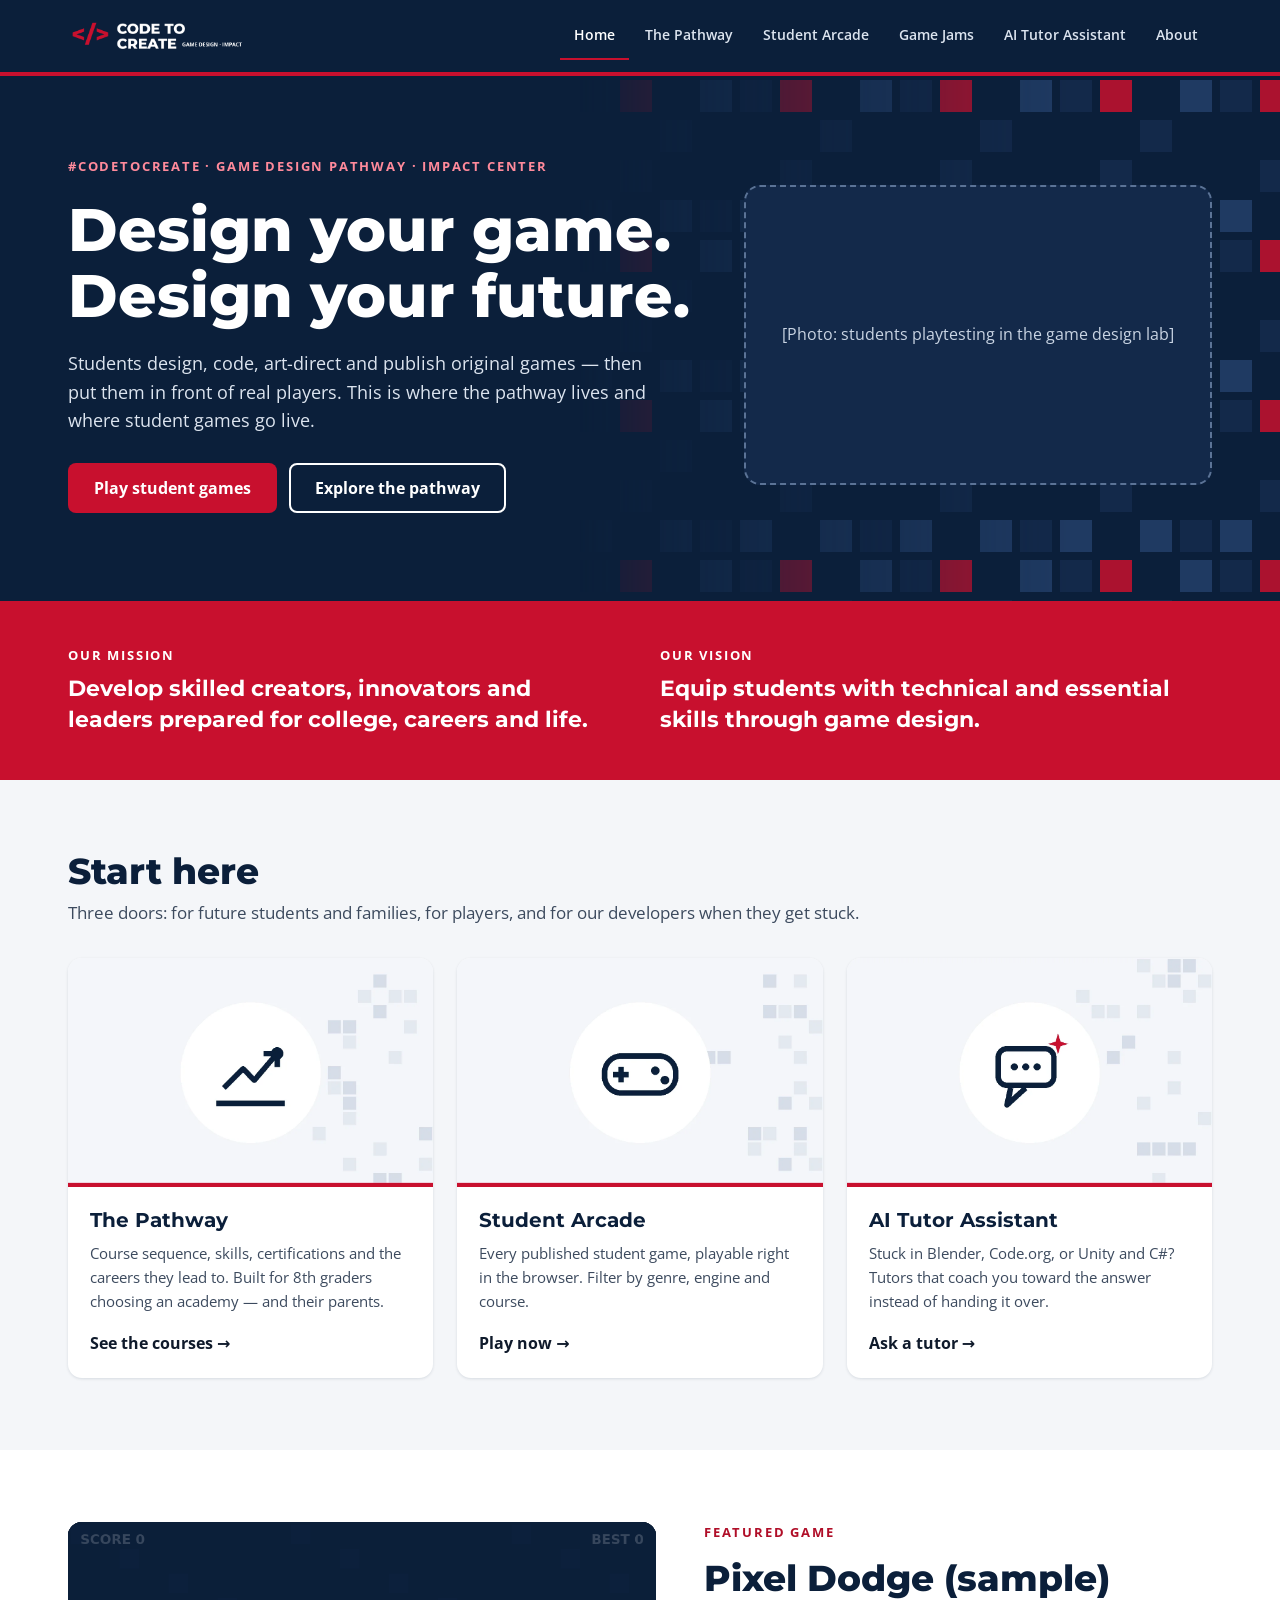
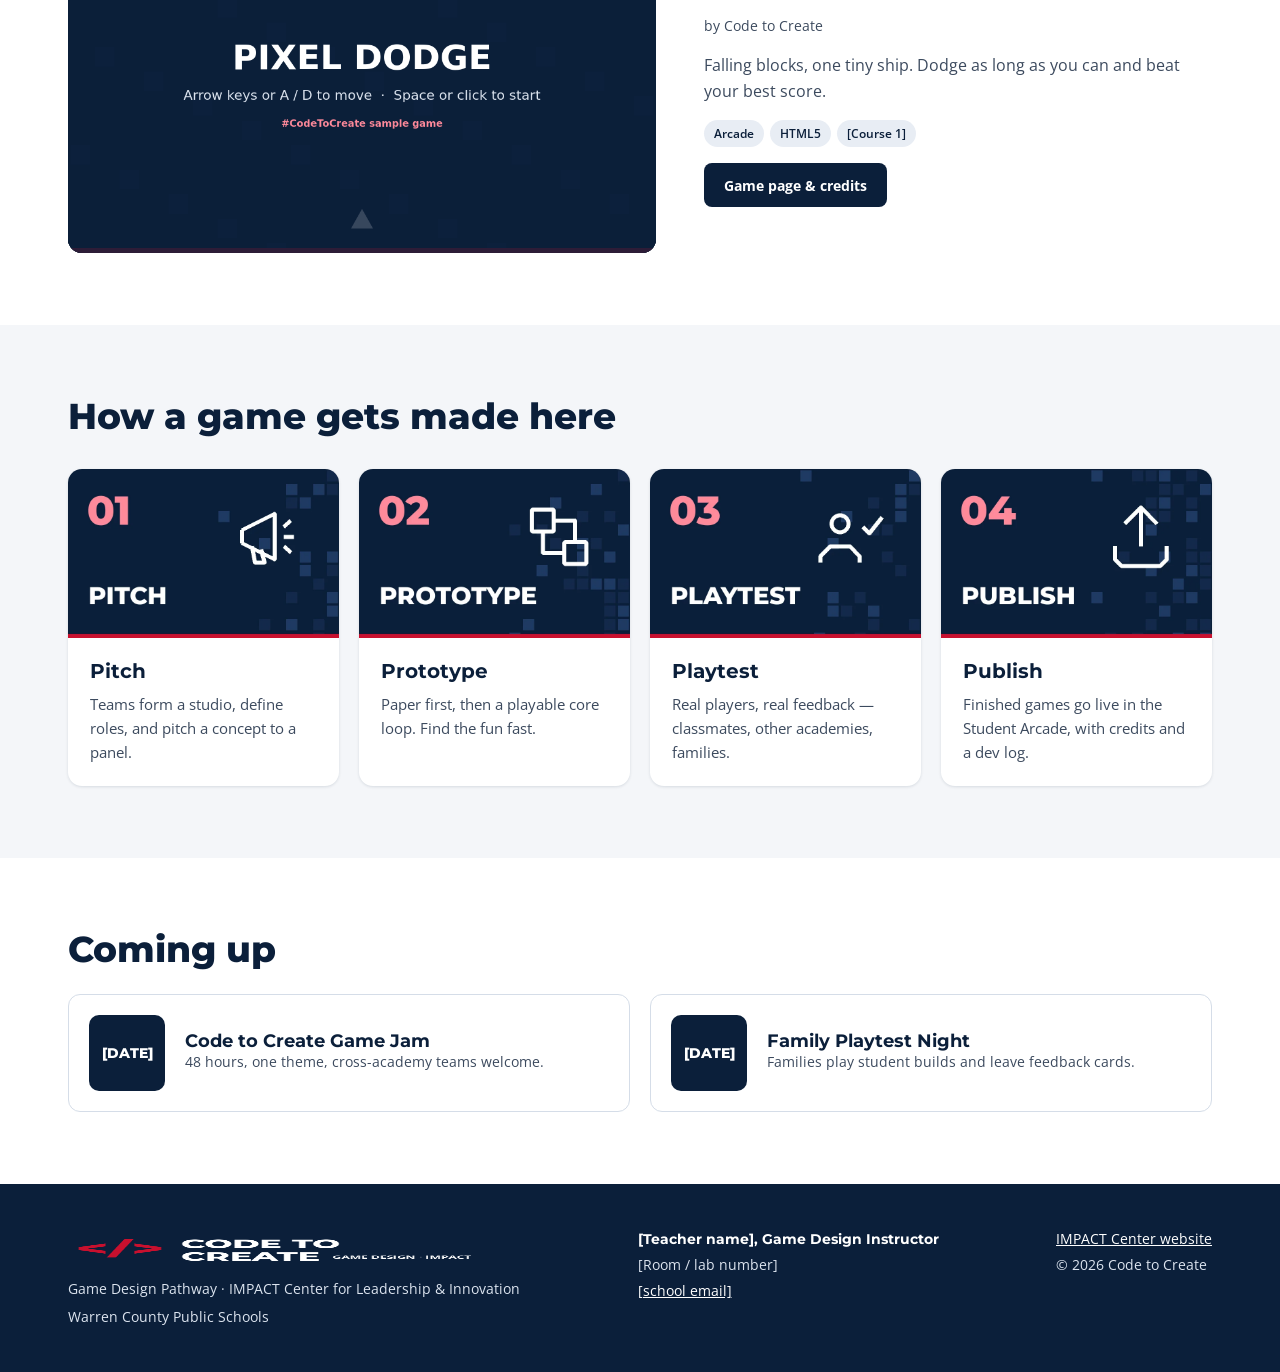
==== index.html @ 1d3568a5 "Remove the publishing component" ====
<!DOCTYPE html>
<html lang="en">
<head>
  <meta charset="utf-8">
  <meta name="viewport" content="width=device-width, initial-scale=1">
  <title>Code to Create — Game Design at IMPACT</title>
  <meta name="description" content="Code to Create: the Game Design pathway at the IMPACT Center for Leadership and Innovation. Play student-made games and explore the pathway.">
  <meta property="og:title" content="Code to Create — Game Design at IMPACT">
  <meta property="og:description" content="Code to Create: the Game Design pathway at the IMPACT Center for Leadership and Innovation. Play student-made games and explore the pathway.">
  <meta name="theme-color" content="#0B1F3A">
  <link rel="icon" type="image/png" href="assets/img/favicon-64.png">
  <link rel="apple-touch-icon" href="assets/img/apple-touch-icon.png">
  <link rel="preconnect" href="https://fonts.googleapis.com">
  <link rel="preconnect" href="https://fonts.gstatic.com" crossorigin>
  <link href="https://fonts.googleapis.com/css2?family=Montserrat:wght@700;800&family=Open+Sans:wght@400;600;700&display=swap" rel="stylesheet">
  <link rel="stylesheet" href="assets/css/site.css">
</head>
<body>
  <a class="skip" href="#main">Skip to content</a>
  <header class="site-header">
    <div class="bar">
      <a class="brand" href="index.html"><img src="assets/img/logo-code-to-create.png" alt="Code to Create — Game Design at IMPACT" width="600" height="160"></a>
      <button class="menu-btn" type="button" aria-expanded="false" aria-controls="site-nav" aria-label="Menu">
        <svg width="22" height="22" viewBox="0 0 24 24" fill="none" stroke="currentColor" stroke-width="2.2" stroke-linecap="round" aria-hidden="true"><path d="M4 6h16M4 12h16M4 18h16"/></svg>
      </button>
      <nav class="nav" id="site-nav" aria-label="Main">
        <a href="index.html" aria-current="page">Home</a>
        <a href="pathway.html">The Pathway</a>
        <a href="arcade.html">Student Arcade</a>
        <a href="jams.html">Game Jams</a>
        <a href="tutor.html">AI Tutor Assistant</a>
        <a href="about.html">About</a>
      </nav>
    </div>
  </header>

  <main id="main">
    <section class="dark">
      <div class="wrap row" style="padding-top:80px;padding-bottom:88px">
        <div class="stack" style="gap:20px;flex:1 1 560px">
          <span class="eyebrow">#CodeToCreate &middot; Game Design Pathway &middot; IMPACT Center</span>
          <h1>Design your game.<br>Design your future.</h1>
          <p class="lead">Students design, code, art-direct and publish original games &mdash; then put them in front of real players. This is where the pathway lives and where student games go live.</p>
          <div class="btns" style="margin-top:8px">
            <a class="btn btn-red" href="arcade.html">Play student games</a>
            <a class="btn btn-ghost" href="pathway.html">Explore the pathway</a>
          </div>
        </div>
        <!-- PHOTO: put a photo at assets/img/hero.jpg, then replace this div with:
             <img src="assets/img/hero.jpg" alt="Students playtesting in the game design lab" style="border-radius:16px;width:100%"> -->
        <div class="ph">[Photo: students playtesting in the game design lab]</div>
      </div>
    </section>

    <section class="red-band">
      <div class="wrap tight grid" style="gap:40px;grid-template-columns:repeat(auto-fit,minmax(300px,1fr))">
        <div class="stack" style="gap:8px"><span class="eyebrow">Our mission</span>
          <p class="statement">Develop skilled creators, innovators and leaders prepared for college, careers and life.</p></div>
        <div class="stack" style="gap:8px"><span class="eyebrow">Our vision</span>
          <p class="statement">Equip students with technical and essential skills through game design.</p></div>
      </div>
    </section>

    <section class="gray">
      <div class="wrap stack" style="gap:32px">
        <div class="stack" style="gap:8px">
          <h2>Start here</h2>
          <p class="sub">Three doors: for future students and families, for players, and for our developers when they get stuck.</p>
        </div>
        <div class="grid">
          <a class="card" href="pathway.html"><img class="wide" src="assets/img/card-pathway.webp" alt="" width="1200" height="750" loading="lazy">
            <div class="body"><h3>The Pathway</h3><p>Course sequence, skills, certifications and the careers they lead to. Built for 8th graders choosing an academy &mdash; and their parents.</p><span class="more">See the courses &rarr;</span></div></a>
          <a class="card" href="arcade.html"><img class="wide" src="assets/img/card-arcade.webp" alt="" width="1200" height="750" loading="lazy">
            <div class="body"><h3>Student Arcade</h3><p>Every published student game, playable right in the browser. Filter by genre, engine and course.</p><span class="more">Play now &rarr;</span></div></a>
          <a class="card" href="tutor.html"><img class="wide" src="assets/img/card-tutor.webp" alt="" width="1200" height="750" loading="lazy">
            <div class="body"><h3>AI Tutor Assistant</h3><p>Stuck in Blender, Code.org, or Unity and C#? Tutors that coach you toward the answer instead of handing it over.</p><span class="more">Ask a tutor &rarr;</span></div></a>
        </div>
      </div>
    </section>

    <section id="featured" hidden>
      <div class="wrap row" style="align-items:flex-start">
        <div class="player" id="featured-player"></div>
        <div class="stack" style="flex:1 1 320px">
          <span class="eyebrow">Featured game</span>
          <h2 id="featured-title"></h2>
          <p class="small" id="featured-studio"></p>
          <p class="sub" id="featured-pitch" style="font-size:16px"></p>
          <div class="chips" id="featured-chips"></div>
          <div class="btns"><a class="btn btn-navy btn-sm" id="featured-link" href="arcade.html">Game page &amp; credits</a></div>
        </div>
      </div>
    </section>

    <section class="gray">
      <div class="wrap stack" style="gap:32px">
        <h2>How a game gets made here</h2>
        <div class="grid four">
          <div class="card"><img class="wide" src="assets/img/step-1-pitch.webp" alt="" width="800" height="500" loading="lazy"><div class="body"><h3>Pitch</h3><p>Teams form a studio, define roles, and pitch a concept to a panel.</p></div></div>
          <div class="card"><img class="wide" src="assets/img/step-2-prototype.webp" alt="" width="800" height="500" loading="lazy"><div class="body"><h3>Prototype</h3><p>Paper first, then a playable core loop. Find the fun fast.</p></div></div>
          <div class="card"><img class="wide" src="assets/img/step-3-playtest.webp" alt="" width="800" height="500" loading="lazy"><div class="body"><h3>Playtest</h3><p>Real players, real feedback &mdash; classmates, other academies, families.</p></div></div>
          <div class="card"><img class="wide" src="assets/img/step-4-publish.webp" alt="" width="800" height="500" loading="lazy"><div class="body"><h3>Publish</h3><p>Finished games go live in the Student Arcade, with credits and a dev log.</p></div></div>
        </div>
      </div>
    </section>

    <section>
      <div class="wrap stack" style="gap:24px">
        <h2>Coming up</h2>
        <div class="grid" style="grid-template-columns:repeat(auto-fit,minmax(300px,1fr));gap:20px">
          <div class="event"><div class="date">[DATE]</div><div><h3 style="font-size:18px">Code to Create Game Jam</h3><p class="small">48 hours, one theme, cross-academy teams welcome.</p></div></div>
          <div class="event"><div class="date">[DATE]</div><div><h3 style="font-size:18px">Family Playtest Night</h3><p class="small">Families play student builds and leave feedback cards.</p></div></div>
        </div>
      </div>
    </section>
  </main>

  <footer class="site-footer">
    <div class="wrap">
      <div class="stack" style="gap:6px">
        <img src="assets/img/logo-code-to-create.png" alt="" width="600" height="160">
        <span>Game Design Pathway &middot; IMPACT Center for Leadership &amp; Innovation</span>
        <span>Warren County Public Schools</span>
      </div>
      <div class="stack" style="gap:4px">
        <strong>[Teacher name], Game Design Instructor</strong>
        <span>[Room / lab number]</span>
        <a href="mailto:[school email]">[school email]</a>
      </div>
      <div class="stack" style="gap:4px">
        <a href="https://impactcenter.warrencountyschools.org/">IMPACT Center website</a>
        <span>&copy; <span id="year">2026</span> Code to Create</span>
      </div>
    </div>
  </footer>
  <script src="assets/js/games.js"></script>
  <script src="assets/js/site.js"></script>
  <script>
    (function () {
      var g = C2C.games().filter(function (x) { return x.featured; })[0];
      var src = g && C2C.safeSrc(g.play);
      if (!g || !src) return;
      var e = C2C.esc;
      document.getElementById('featured').hidden = false;
      var p = document.getElementById('featured-player');
      p.style.aspectRatio = g.aspect || '16/9';
      var hp = (g.aspect || '16/9').split('/'); if (hp[0] / (hp[1] || 1) < 1.3) { p.style.maxWidth = Math.round(480 * hp[0] / (hp[1] || 1)) + 'px'; }
      p.innerHTML = '<iframe src="' + e(src) + '" title="' + e(g.title) + '" loading="lazy" allow="fullscreen; autoplay; gamepad" allowfullscreen></iframe>';
      document.getElementById('featured-title').textContent = g.title;
      document.getElementById('featured-studio').textContent = 'by ' + g.studio;
      document.getElementById('featured-pitch').textContent = g.pitch;
      document.getElementById('featured-chips').innerHTML = [g.genre, g.engine, g.course].map(function (t) { return '<span class="chip">' + e(t) + '</span>'; }).join('');
      document.getElementById('featured-link').href = 'game.html?id=' + encodeURIComponent(g.id);
    })();
  </script>
</body>
</html>
---- assets/css/site.css ----
/* =========================================================
   Code to Create — Game Design @ IMPACT
   Colors and fonts live here. Change a value once, it changes everywhere.
   ========================================================= */
:root {
  --navy: #0B1F3A;
  --navy-2: #13294A;
  --navy-3: #1F3A62;
  --red: #C8102E;
  --red-dark: #B00E28;
  --red-light: #FF8A9B;
  --gray: #F4F6F9;
  --line: #D5DDE8;
  --ink: #0F1A2B;
  --muted: #3C4A5E;
  --chip: #E8EDF4;
  --radius: 14px;
  --shadow: 0 1px 3px rgba(11, 31, 58, .12);
  --font-head: 'Montserrat', system-ui, sans-serif;
  --font-body: 'Open Sans', system-ui, sans-serif;
}

*, *::before, *::after { box-sizing: border-box; }
html { scroll-behavior: smooth; }
body { margin: 0; font-family: var(--font-body); color: var(--ink); background: #fff; line-height: 1.6; }
h1, h2, h3 { font-family: var(--font-head); margin: 0; line-height: 1.1; color: var(--navy); }
h1 { font-size: clamp(38px, 6vw, 60px); font-weight: 800; }
h2 { font-size: clamp(28px, 4vw, 36px); font-weight: 800; }
h3 { font-size: 20px; font-weight: 700; }
p { margin: 0; }
img { max-width: 100%; height: auto; display: block; }
a { color: var(--red-dark); }
a:hover { color: #7E0A1D; }
:focus-visible { outline: 3px solid var(--red-light); outline-offset: 2px; }

.skip { position: absolute; left: -9999px; top: 8px; background: #fff; color: var(--navy); padding: 10px 16px; z-index: 100; border-radius: 6px; }
.skip:focus { left: 8px; }

.wrap { max-width: 1200px; margin: 0 auto; padding: 72px 28px; }
.wrap.tight { padding-top: 44px; padding-bottom: 44px; }
.stack { display: flex; flex-direction: column; gap: 16px; }
.row { display: flex; flex-wrap: wrap; gap: 48px; align-items: center; }
.row > * { flex: 1 1 400px; min-width: 0; }
.grid { display: grid; gap: 24px; grid-template-columns: repeat(auto-fit, minmax(260px, 1fr)); }
.grid.four { grid-template-columns: repeat(auto-fit, minmax(220px, 1fr)); gap: 20px; }
.gray { background: var(--gray); }
.sub { font-size: 17px; color: var(--muted); }
.small { font-size: 14px; color: var(--muted); }

/* ---------- header / nav ---------- */
.site-header { background: var(--navy); border-bottom: 4px solid var(--red); position: sticky; top: 0; z-index: 50; }
.site-header .bar { max-width: 1200px; margin: 0 auto; padding: 10px 28px; display: flex; align-items: center; justify-content: space-between; gap: 16px; }
.brand img { height: 52px; width: auto; }
.nav { display: flex; flex-wrap: wrap; gap: 2px; }
.nav a { color: #DCE4EF; text-decoration: none; font-weight: 600; font-size: 14px; padding: 12px 14px; border-bottom: 2px solid transparent; }
.nav a:hover { color: #fff; }
.nav a[aria-current="page"] { color: #fff; border-bottom-color: var(--red); }
.menu-btn { display: none; background: none; border: 2px solid #5B7396; color: #fff; border-radius: 8px; min-width: 44px; min-height: 44px; cursor: pointer; }
@media (max-width: 900px) {
  .menu-btn { display: inline-flex; align-items: center; justify-content: center; }
  .nav { display: none; position: absolute; left: 0; right: 0; top: 100%; background: var(--navy); flex-direction: column; padding: 8px 20px 16px; border-bottom: 4px solid var(--red); }
  .nav.open { display: flex; }
  .nav a { padding: 14px 8px; border-bottom: 1px solid var(--navy-3); }
}

/* ---------- hero / dark bands ---------- */
.dark { background: var(--navy); color: #fff; position: relative; overflow: hidden; }
.dark h1, .dark h2, .dark h3 { color: #fff; }
.dark::after {
  content: ""; position: absolute; inset: 0 0 0 45%; pointer-events: none;
  background-image: url("data:image/svg+xml;utf8,<svg xmlns='http://www.w3.org/2000/svg' width='160' height='160'><g fill='%2313294A'><rect x='4' y='4' width='32' height='32'/><rect x='84' y='44' width='32' height='32'/><rect x='124' y='124' width='32' height='32'/><rect x='44' y='84' width='32' height='32'/></g><g fill='%231F3A62'><rect x='124' y='4' width='32' height='32'/><rect x='4' y='124' width='32' height='32'/><rect x='84' y='124' width='32' height='32'/></g><rect x='44' y='4' width='32' height='32' fill='%23C8102E' opacity='.85'/></svg>");
  -webkit-mask-image: linear-gradient(90deg, transparent, #000 70%); mask-image: linear-gradient(90deg, transparent, #000 70%);
}
.dark > .wrap { position: relative; z-index: 1; }
.red-band { background: var(--red); color: #fff; }
.eyebrow { font-size: 13px; font-weight: 700; letter-spacing: .14em; text-transform: uppercase; color: var(--red-dark); }
.dark .eyebrow { color: var(--red-light); }
.red-band .eyebrow { color: #fff; }
.lead { font-size: 18px; color: #DCE4EF; max-width: 580px; }
.statement { font-family: var(--font-head); font-weight: 700; font-size: 22px; line-height: 1.4; }

/* ---------- buttons, chips, cards ---------- */
.btns { display: flex; flex-wrap: wrap; gap: 12px; }
.btn { display: inline-flex; align-items: center; gap: 8px; min-height: 44px; text-decoration: none; font: 700 16px var(--font-body); padding: 12px 24px; border-radius: 8px; border: 2px solid transparent; cursor: pointer; }
.btn-red { background: var(--red); color: #fff; } .btn-red:hover { background: var(--red-dark); color: #fff; }
.btn-ghost { border-color: #fff; color: #fff; background: transparent; } .btn-ghost:hover { background: #fff; color: var(--navy); }
.btn-navy { background: var(--navy); color: #fff; } .btn-navy:hover { background: var(--navy-3); color: #fff; }
.btn-line { border-color: #C5D0DE; color: var(--navy); background: #fff; font-size: 14px; padding: 10px 16px; } .btn-line:hover { border-color: var(--navy); color: var(--navy); }
.btn-sm { font-size: 14px; padding: 10px 18px; }
.chip { display: inline-block; font-size: 12px; font-weight: 600; background: var(--chip); color: var(--navy); padding: 4px 10px; border-radius: 999px; }
.chips { display: flex; flex-wrap: wrap; gap: 6px; }
.card { background: #fff; border-radius: var(--radius); box-shadow: var(--shadow); display: flex; flex-direction: column; overflow: hidden; }
.card .body { padding: 22px; display: flex; flex-direction: column; gap: 10px; flex-grow: 1; }
.card p { color: var(--muted); font-size: 15px; }
.card .more { margin-top: auto; font-weight: 700; text-decoration: none; padding-top: 8px; }
.card img.cover { aspect-ratio: 630 / 500; object-fit: cover; width: 100%; background: var(--navy); }
.card img.wide { aspect-ratio: 16 / 10; object-fit: cover; width: 100%; }
a.card { text-decoration: none; color: inherit; transition: transform .15s, box-shadow .15s; }
a.card:hover { transform: translateY(-3px); box-shadow: 0 8px 24px rgba(11, 31, 58, .16); color: inherit; }
.panel { background: #fff; border-radius: var(--radius); padding: 28px; box-shadow: var(--shadow); }
.step { background: #fff; border-top: 4px solid var(--navy); border-radius: 10px; padding: 24px; display: flex; flex-direction: column; gap: 8px; }
.step p { color: var(--muted); font-size: 15px; }
.num { font-family: var(--font-head); font-weight: 800; font-size: 32px; color: var(--red-dark); }
.ph { border: 2px dashed #5B7396; border-radius: 16px; background: var(--navy-2); min-height: 300px; display: flex; align-items: center; justify-content: center; text-align: center; padding: 24px; color: #C9D4E3; }
.ph.light { border-color: #C5D0DE; background: var(--gray); color: var(--muted); }
.checklist { list-style: none; margin: 0; padding: 0; display: flex; flex-direction: column; gap: 14px; }
.checklist li { display: flex; gap: 12px; align-items: flex-start; }
.checklist li::before { content: ""; flex: none; width: 22px; height: 22px; margin-top: 2px; background: url("data:image/svg+xml;utf8,<svg xmlns='http://www.w3.org/2000/svg' viewBox='0 0 24 24' fill='none' stroke='%23C8102E' stroke-width='2.6' stroke-linecap='round' stroke-linejoin='round'><path d='M5 12l5 5 9-10'/></svg>") no-repeat center / contain; }
.event { display: flex; gap: 20px; align-items: center; border: 1px solid var(--line); border-radius: 12px; padding: 20px; }
.date { min-width: 76px; height: 76px; background: var(--navy); color: #fff; border-radius: 10px; display: flex; align-items: center; justify-content: center; text-align: center; font: 800 14px var(--font-head); padding: 6px; }
details { background: #fff; border: 1px solid var(--line); border-radius: 10px; padding: 0 20px; }
details summary { cursor: pointer; font-weight: 700; color: var(--navy); padding: 16px 0; min-height: 44px; }
details[open] { padding-bottom: 16px; }

/* ---------- arcade ---------- */
.filters { display: flex; flex-wrap: wrap; gap: 10px; align-items: center; }
.filter-btn { cursor: pointer; font: 600 14px var(--font-body); min-height: 44px; padding: 10px 18px; border-radius: 999px; border: 2px solid var(--navy); background: #fff; color: var(--navy); }
.filter-btn[aria-pressed="true"] { background: var(--navy); color: #fff; }
.field { display: flex; flex-direction: column; gap: 6px; }
.field label { font-size: 14px; font-weight: 700; color: var(--navy); }
.field input, .field select { font: 15px var(--font-body); padding: 11px 12px; border: 1px solid #C5D0DE; border-radius: 8px; background: #fff; min-height: 44px; }
.toolbar { display: flex; flex-wrap: wrap; gap: 16px; align-items: flex-end; }
.toolbar .field { flex: 1 1 220px; }
.empty { padding: 40px; text-align: center; color: var(--muted); }

/* ---------- game player ---------- */
.player { background: #000; border-radius: var(--radius); overflow: hidden; aspect-ratio: 16 / 9; width: 100%; }
.player iframe { width: 100%; height: 100%; border: 0; display: block; }
.meta dt { font-weight: 700; color: var(--navy); font-size: 14px; }
.meta dd { margin: 0 0 12px; color: var(--muted); }

/* ---------- footer ---------- */
.site-footer { background: var(--navy); color: #DCE4EF; font-size: 14px; }
.site-footer .wrap { padding-top: 44px; padding-bottom: 44px; display: flex; flex-wrap: wrap; gap: 28px; justify-content: space-between; align-items: flex-start; }
.site-footer a { color: #fff; }
.site-footer strong { color: #fff; font-family: var(--font-head); }
.site-footer img { height: 44px; width: auto; }

@media (max-width: 640px) { .wrap { padding: 48px 20px; } }
@media (prefers-reduced-motion: reduce) { html { scroll-behavior: auto; } a.card { transition: none; } }
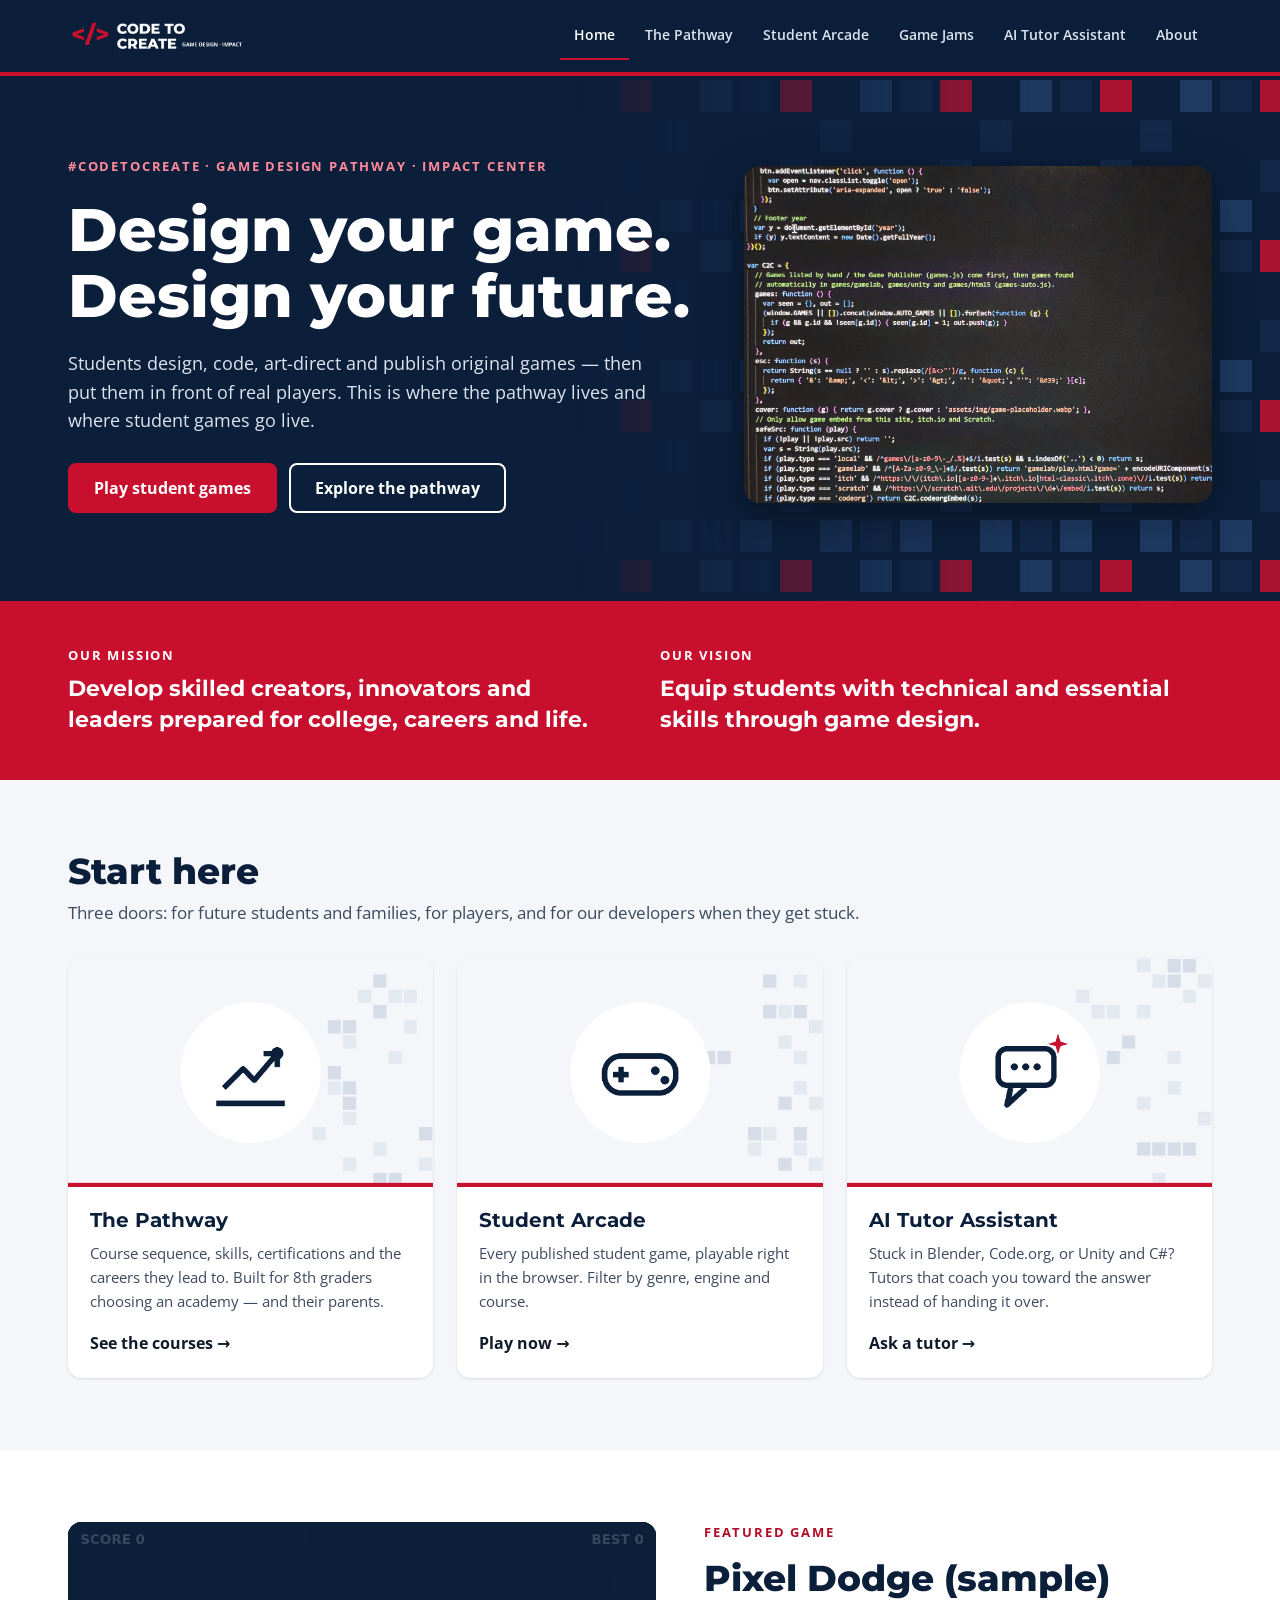
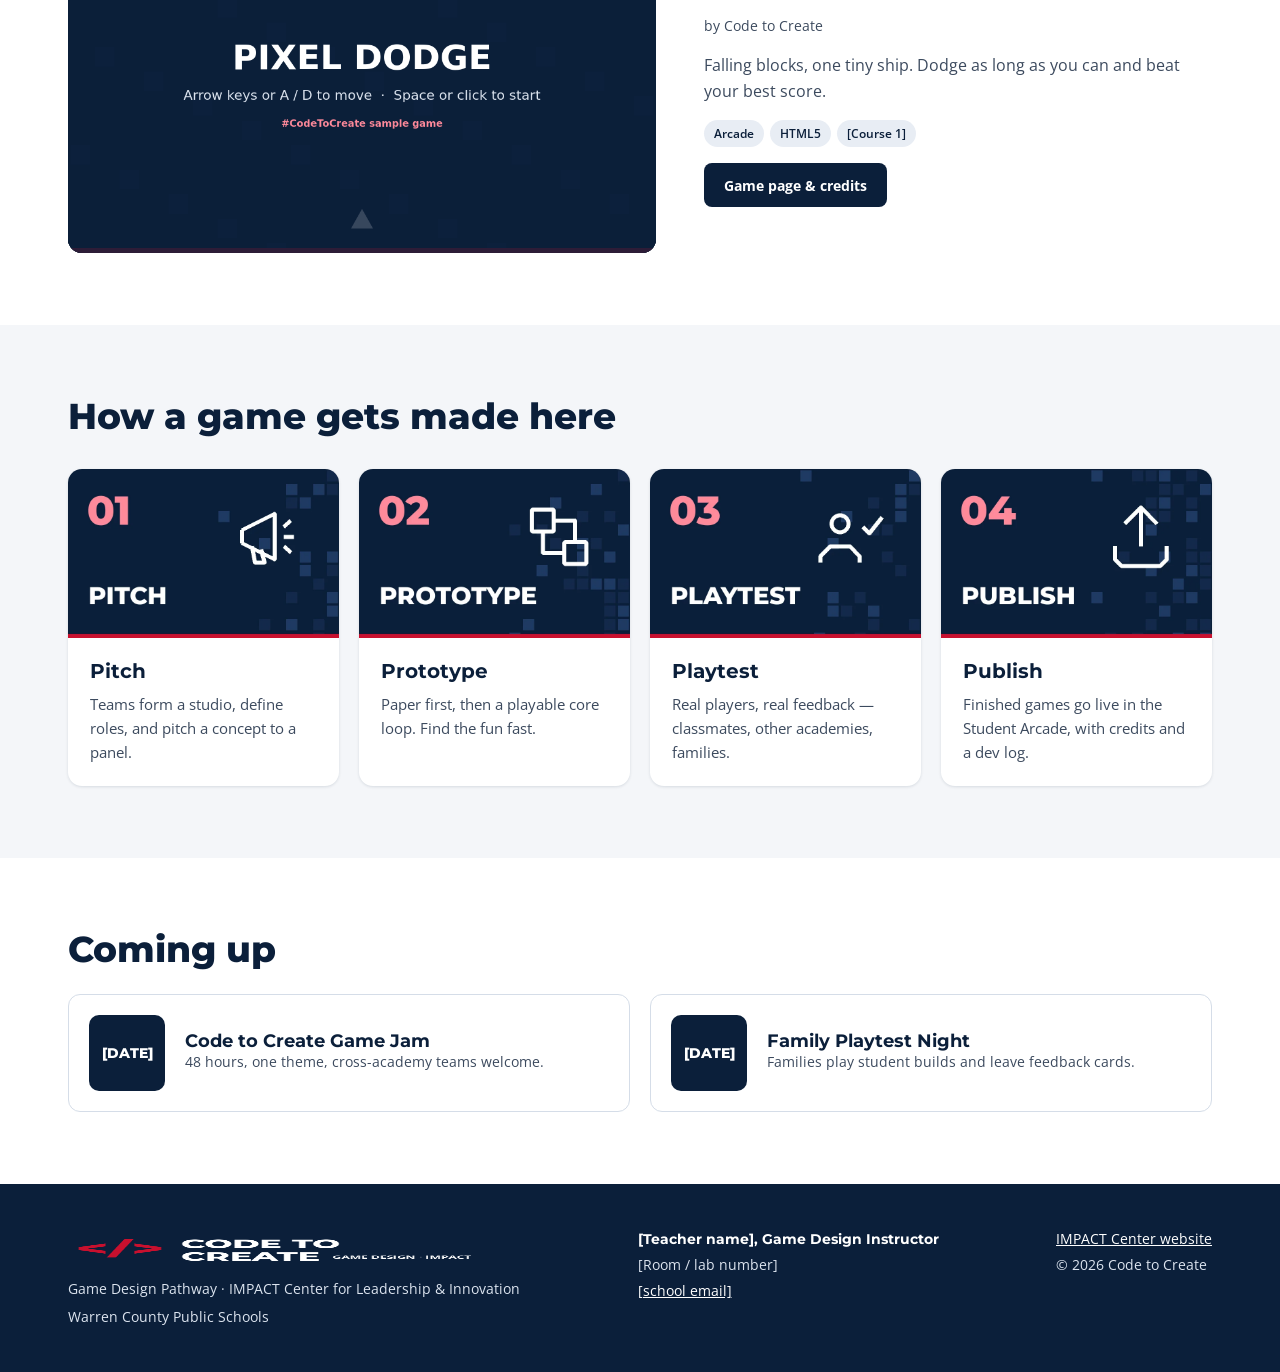
==== commit 341617bb: "Update index.html" ====
--- a/index.html
+++ b/index.html
@@ -48,7 +48,7 @@
         </div>
         <!-- PHOTO: put a photo at assets/img/hero.jpg, then replace this div with:
              <img src="assets/img/hero.jpg" alt="Students playtesting in the game design lab" style="border-radius:16px;width:100%"> -->
-        <div class="ph">[Photo: students playtesting in the game design lab]</div>
+        <img src="assets/img/index-pic.jpg" alt="Student game code on a monitor in the IMPACT game design lab" style="border-radius:16px;width:100%;height:auto;box-shadow:0 12px 40px rgba(0,0,0,.35)">
       </div>
     </section>
 
@@ -134,6 +134,7 @@
     </div>
   </footer>
   <script src="assets/js/games.js"></script>
+  <script src="assets/js/games-auto.js"></script>
   <script src="assets/js/site.js"></script>
   <script>
     (function () {
@@ -145,11 +146,13 @@
       var p = document.getElementById('featured-player');
       p.style.aspectRatio = g.aspect || '16/9';
       var hp = (g.aspect || '16/9').split('/'); if (hp[0] / (hp[1] || 1) < 1.3) { p.style.maxWidth = Math.round(480 * hp[0] / (hp[1] || 1)) + 'px'; }
+      C2C.fitCodeorg(p, g);
       p.innerHTML = '<iframe src="' + e(src) + '" title="' + e(g.title) + '" loading="lazy" allow="fullscreen; autoplay; gamepad" allowfullscreen></iframe>';
+      C2C.gameMode(p.querySelector('iframe'), null);
       document.getElementById('featured-title').textContent = g.title;
-      document.getElementById('featured-studio').textContent = 'by ' + g.studio;
+      document.getElementById('featured-studio').textContent = g.studio ? 'by ' + g.studio : '';
       document.getElementById('featured-pitch').textContent = g.pitch;
-      document.getElementById('featured-chips').innerHTML = [g.genre, g.engine, g.course].map(function (t) { return '<span class="chip">' + e(t) + '</span>'; }).join('');
+      document.getElementById('featured-chips').innerHTML = [g.genre, g.engine, g.course].filter(Boolean).map(function (t) { return '<span class="chip">' + e(t) + '</span>'; }).join('');
       document.getElementById('featured-link').href = 'game.html?id=' + encodeURIComponent(g.id);
     })();
   </script>
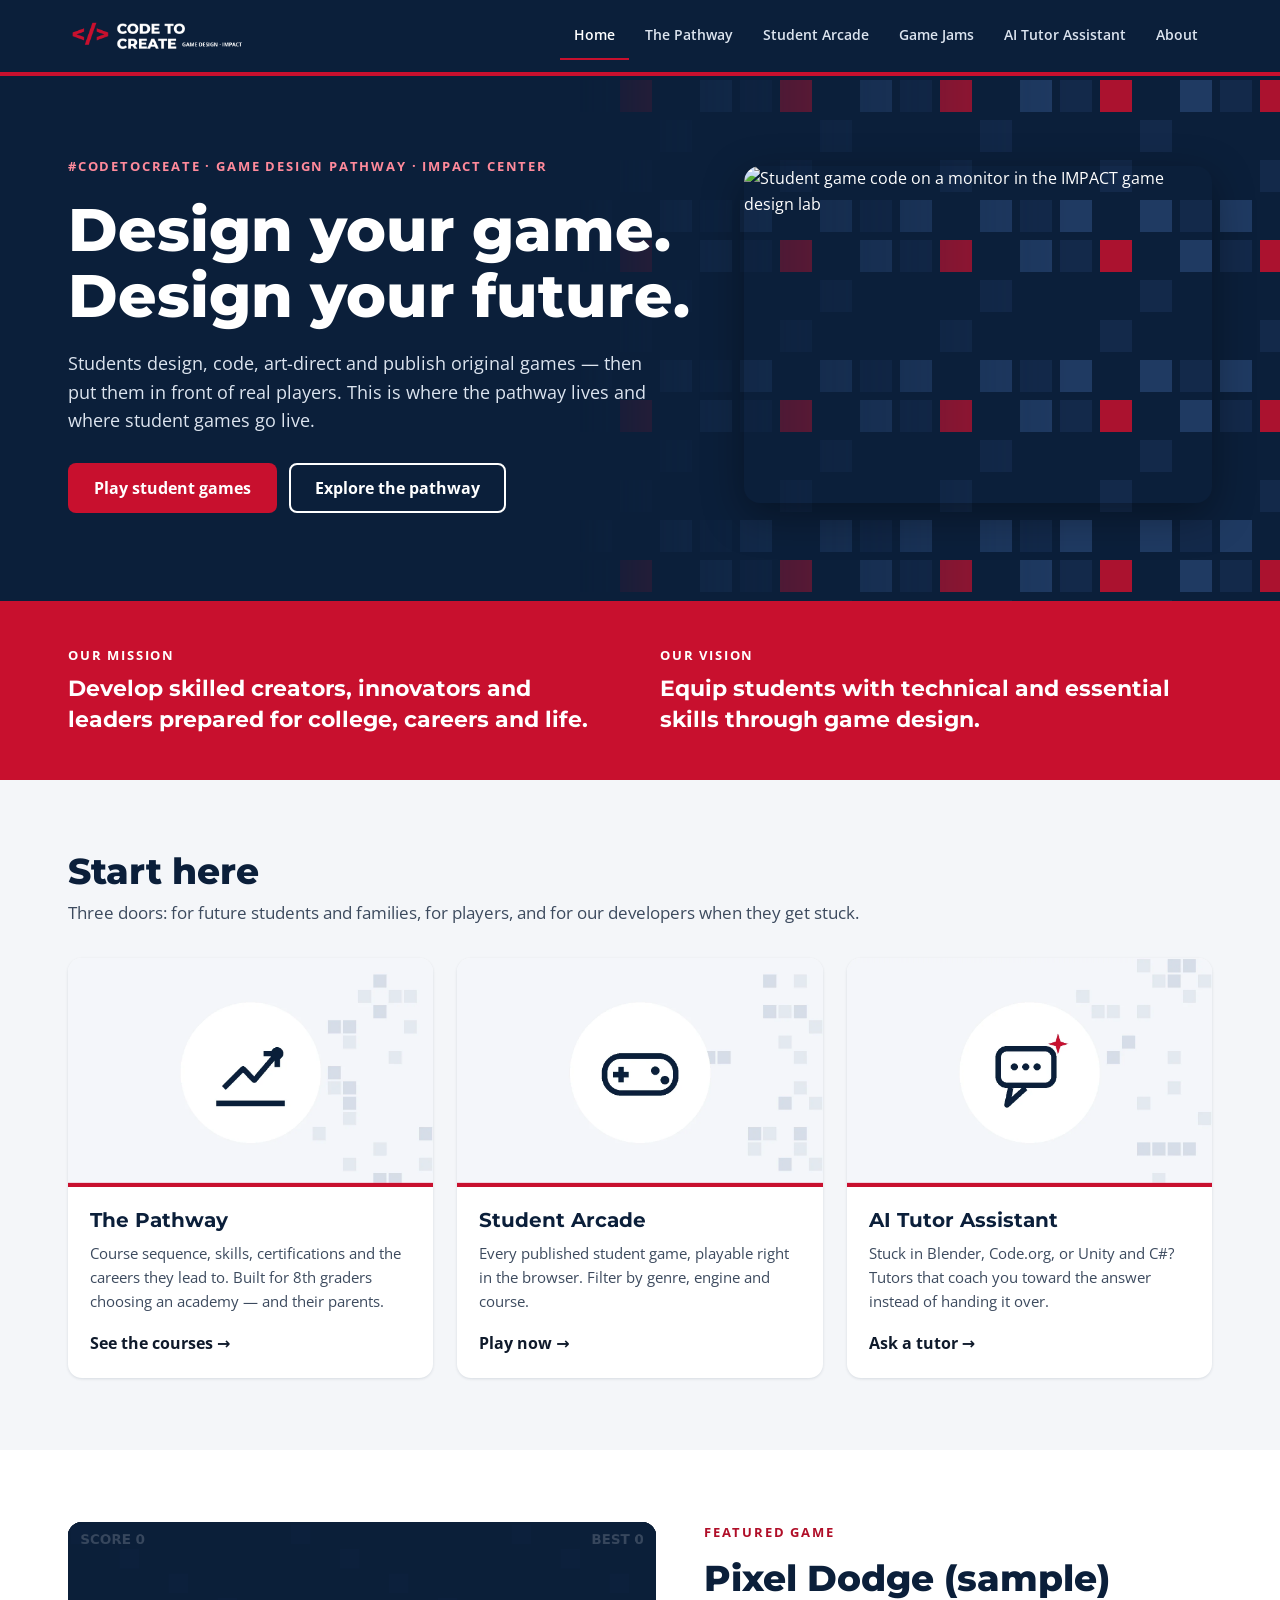
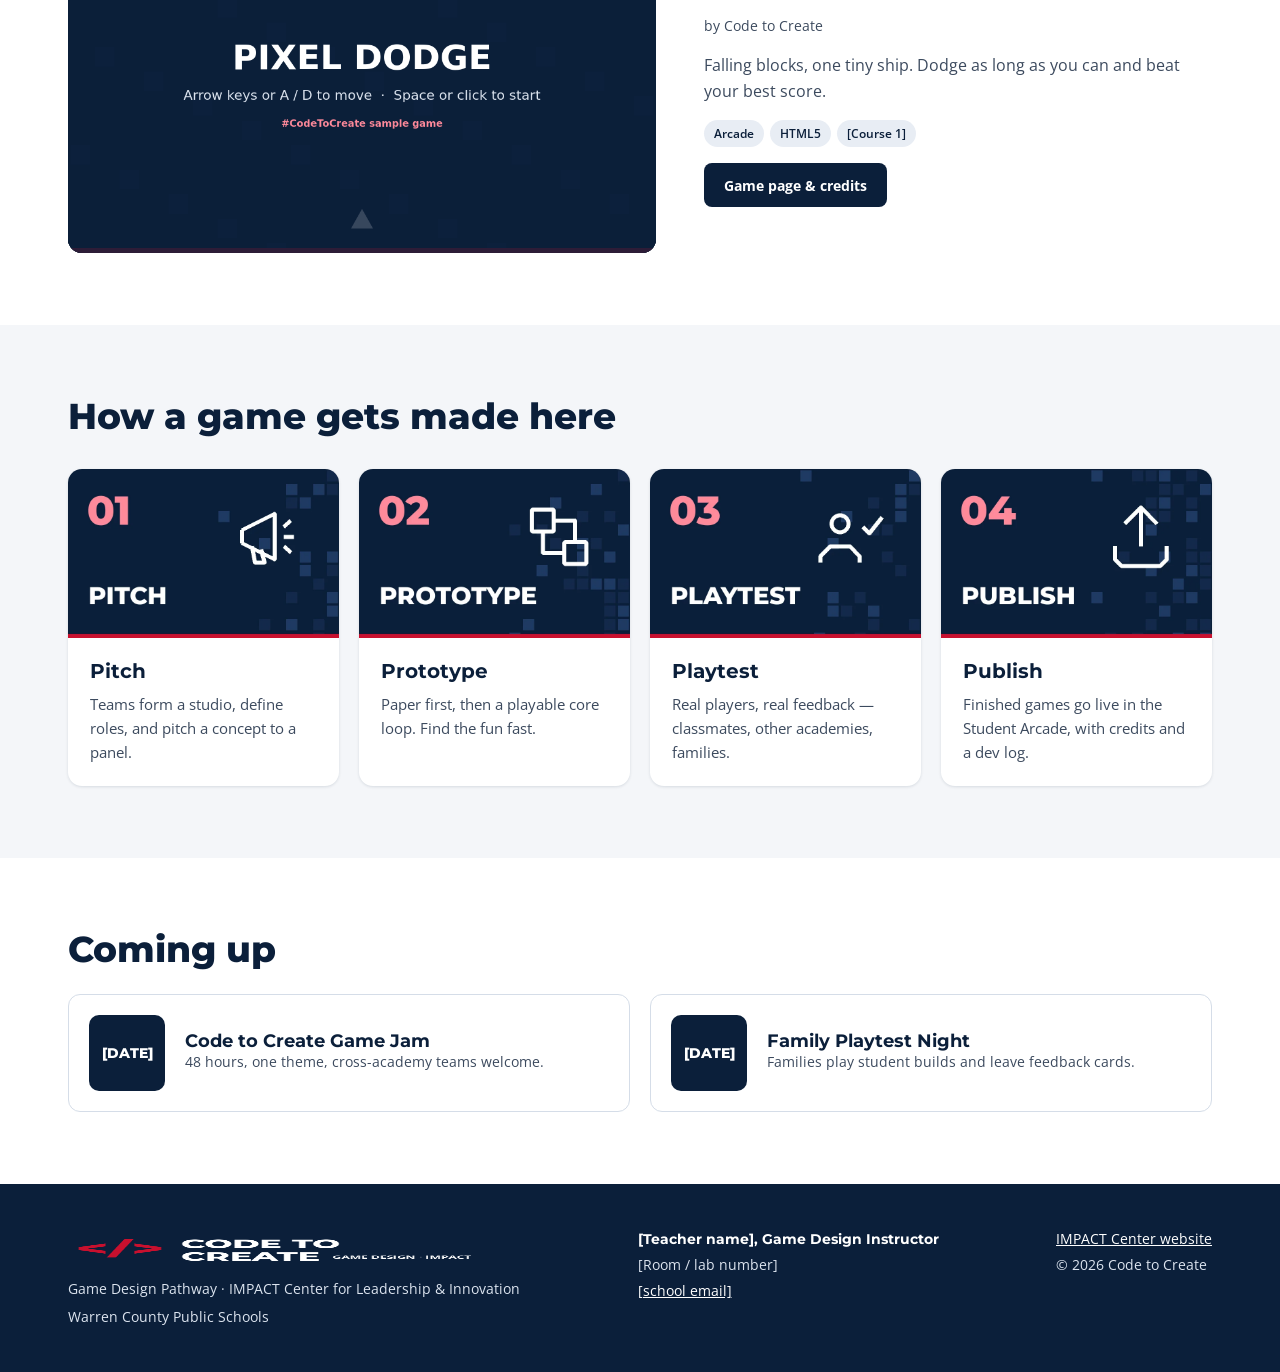
==== commit 7854da3d: "Add files via upload" ====
--- a/index.html
+++ b/index.html
@@ -48,7 +48,7 @@
         </div>
         <!-- PHOTO: put a photo at assets/img/hero.jpg, then replace this div with:
              <img src="assets/img/hero.jpg" alt="Students playtesting in the game design lab" style="border-radius:16px;width:100%"> -->
-        <img src="assets/img/index-pic.jpg" alt="Student game code on a monitor in the IMPACT game design lab" style="border-radius:16px;width:100%;height:auto;box-shadow:0 12px 40px rgba(0,0,0,.35)">
+        <img src="assets/img/hero.jpg" alt="Student game code on a monitor in the IMPACT game design lab" width="1600" height="1151" style="border-radius:16px;width:100%;height:auto;box-shadow:0 12px 40px rgba(0,0,0,.35)">
       </div>
     </section>
 
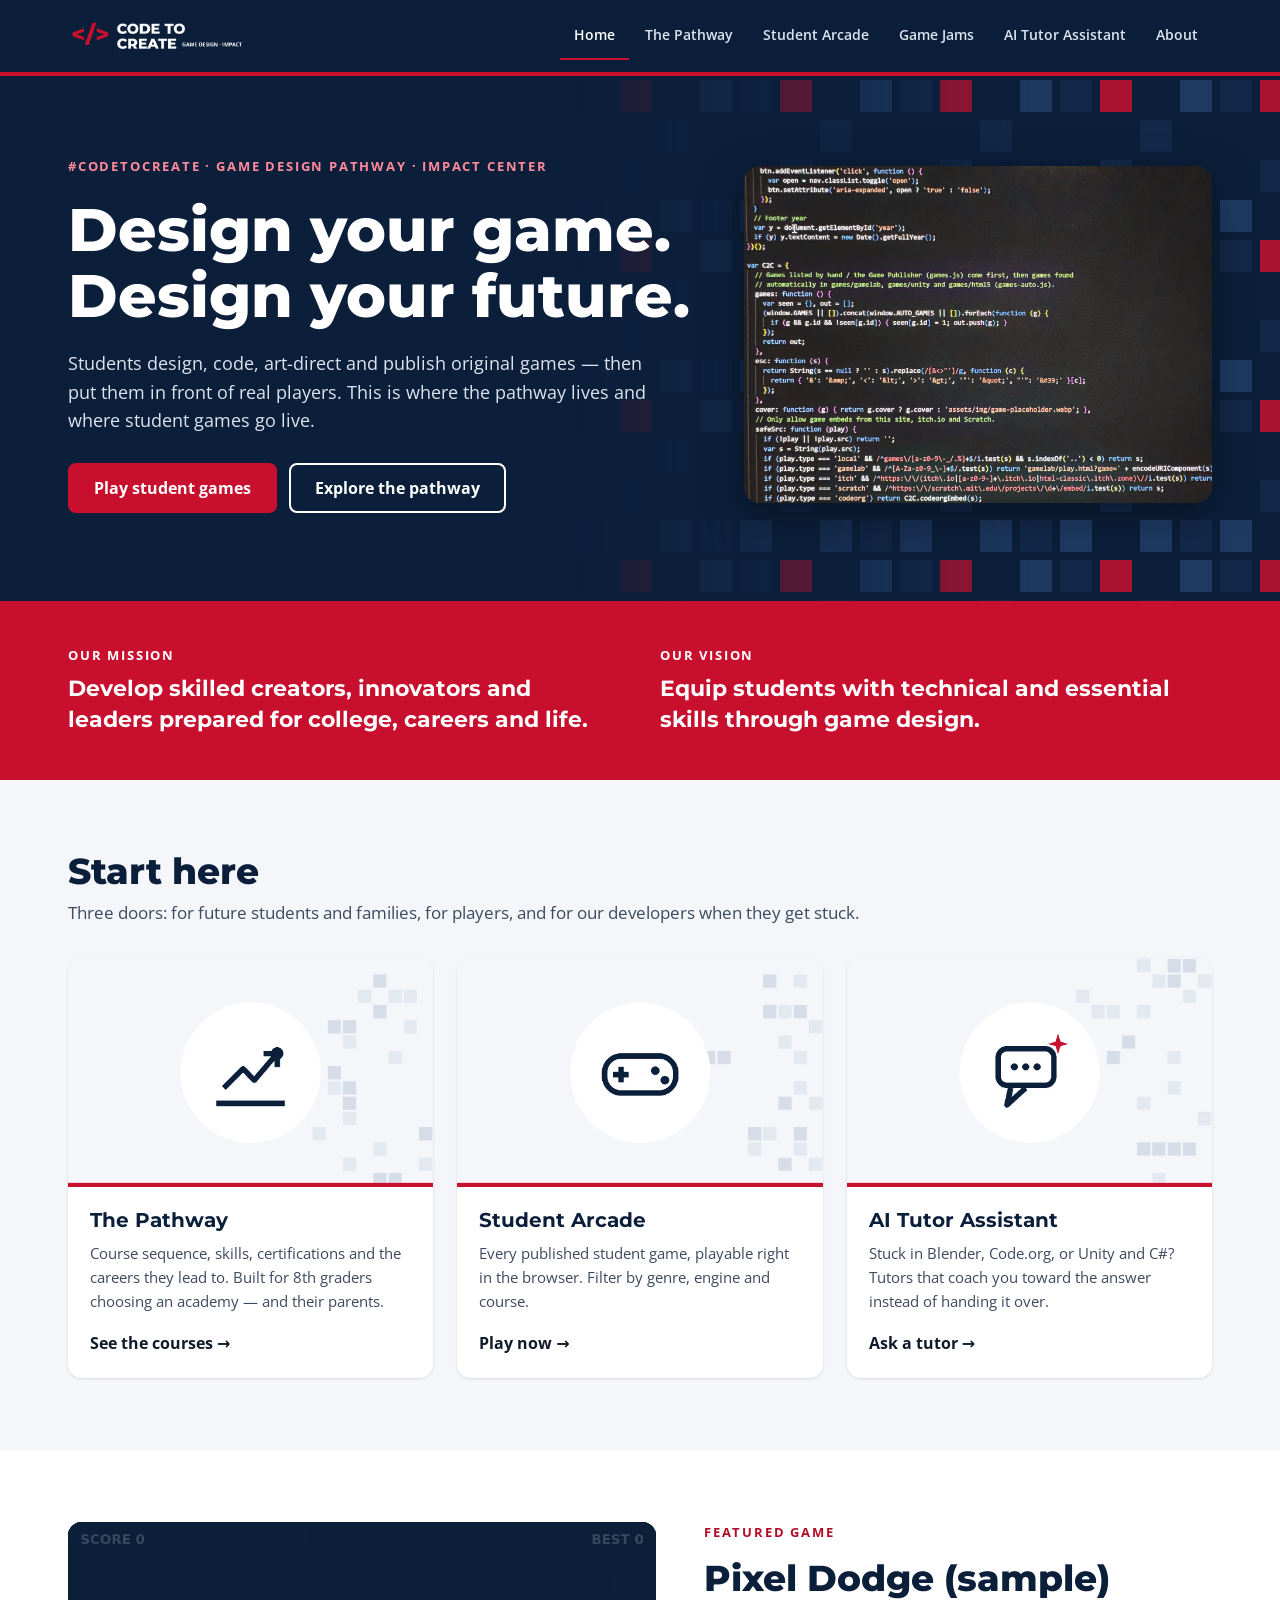
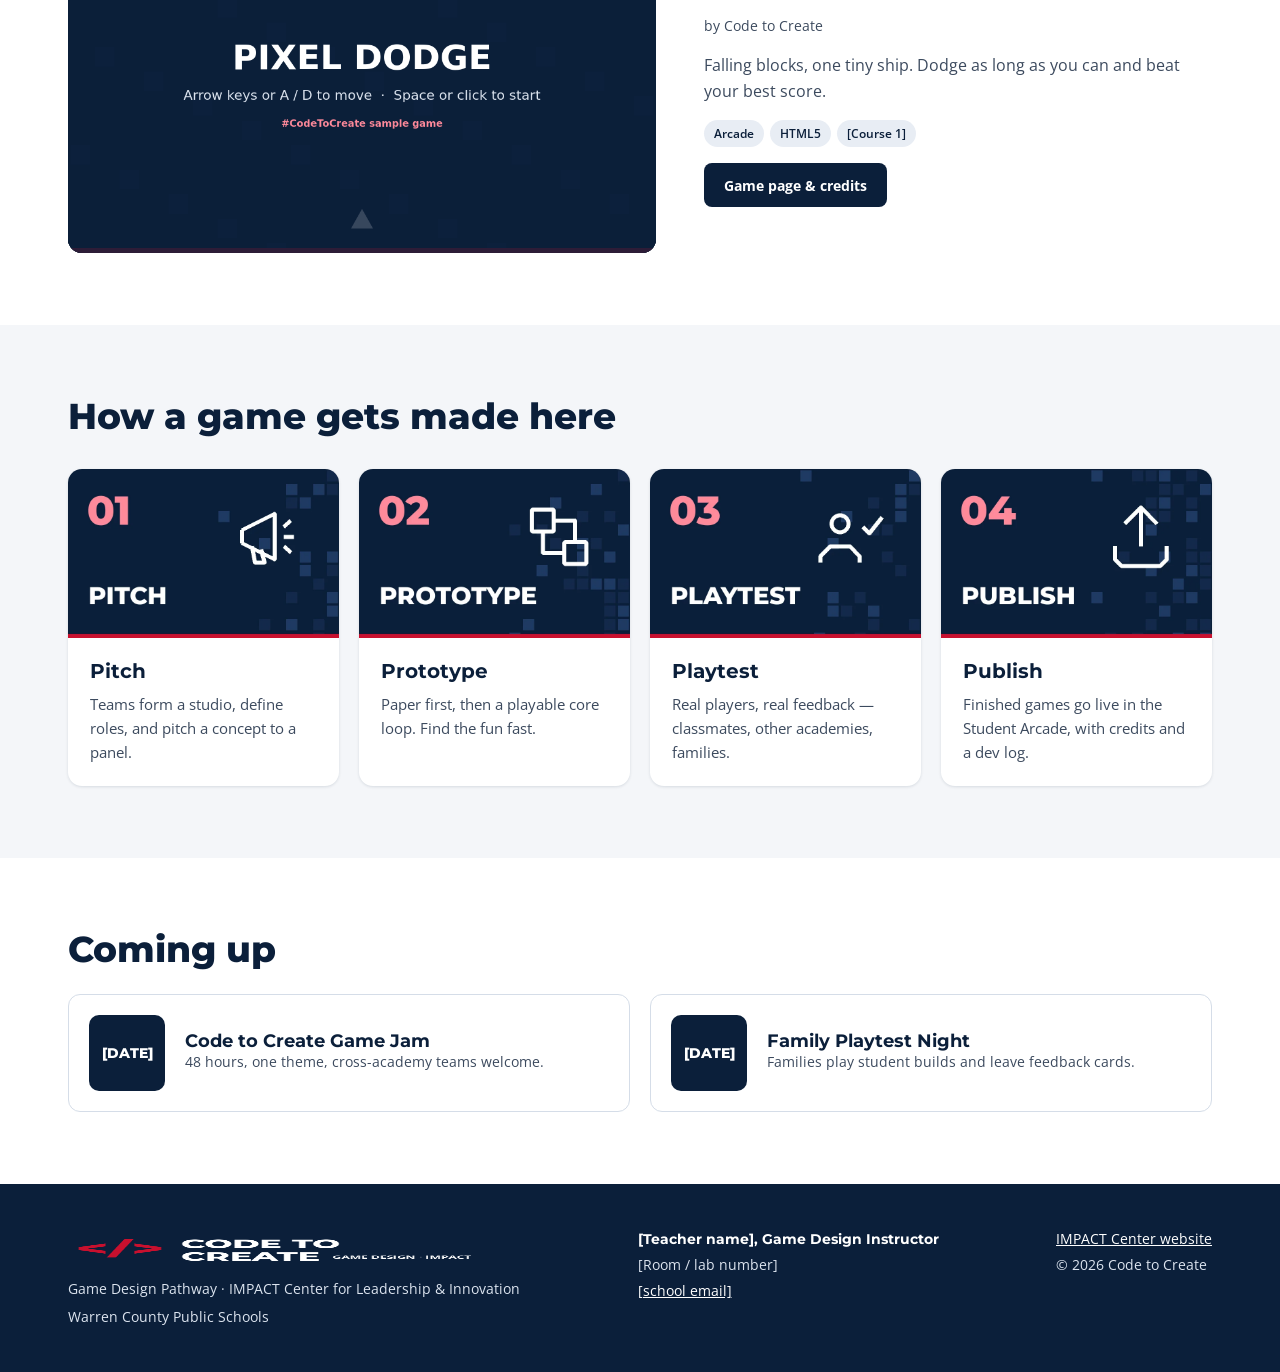
==== commit eb2df112: "Update index.html" ====
--- a/index.html
+++ b/index.html
@@ -48,7 +48,7 @@
         </div>
         <!-- PHOTO: put a photo at assets/img/hero.jpg, then replace this div with:
              <img src="assets/img/hero.jpg" alt="Students playtesting in the game design lab" style="border-radius:16px;width:100%"> -->
-        <img src="assets/img/hero.jpg" alt="Student game code on a monitor in the IMPACT game design lab" width="1600" height="1151" style="border-radius:16px;width:100%;height:auto;box-shadow:0 12px 40px rgba(0,0,0,.35)">
+        <img src="assets/img/index-pic.jpg" alt="Image of JavaScript code developed at the IMPACT game design lab" width="1600" height="1151" style="border-radius:16px;width:100%;height:auto;box-shadow:0 12px 40px rgba(0,0,0,.35)">
       </div>
     </section>
 
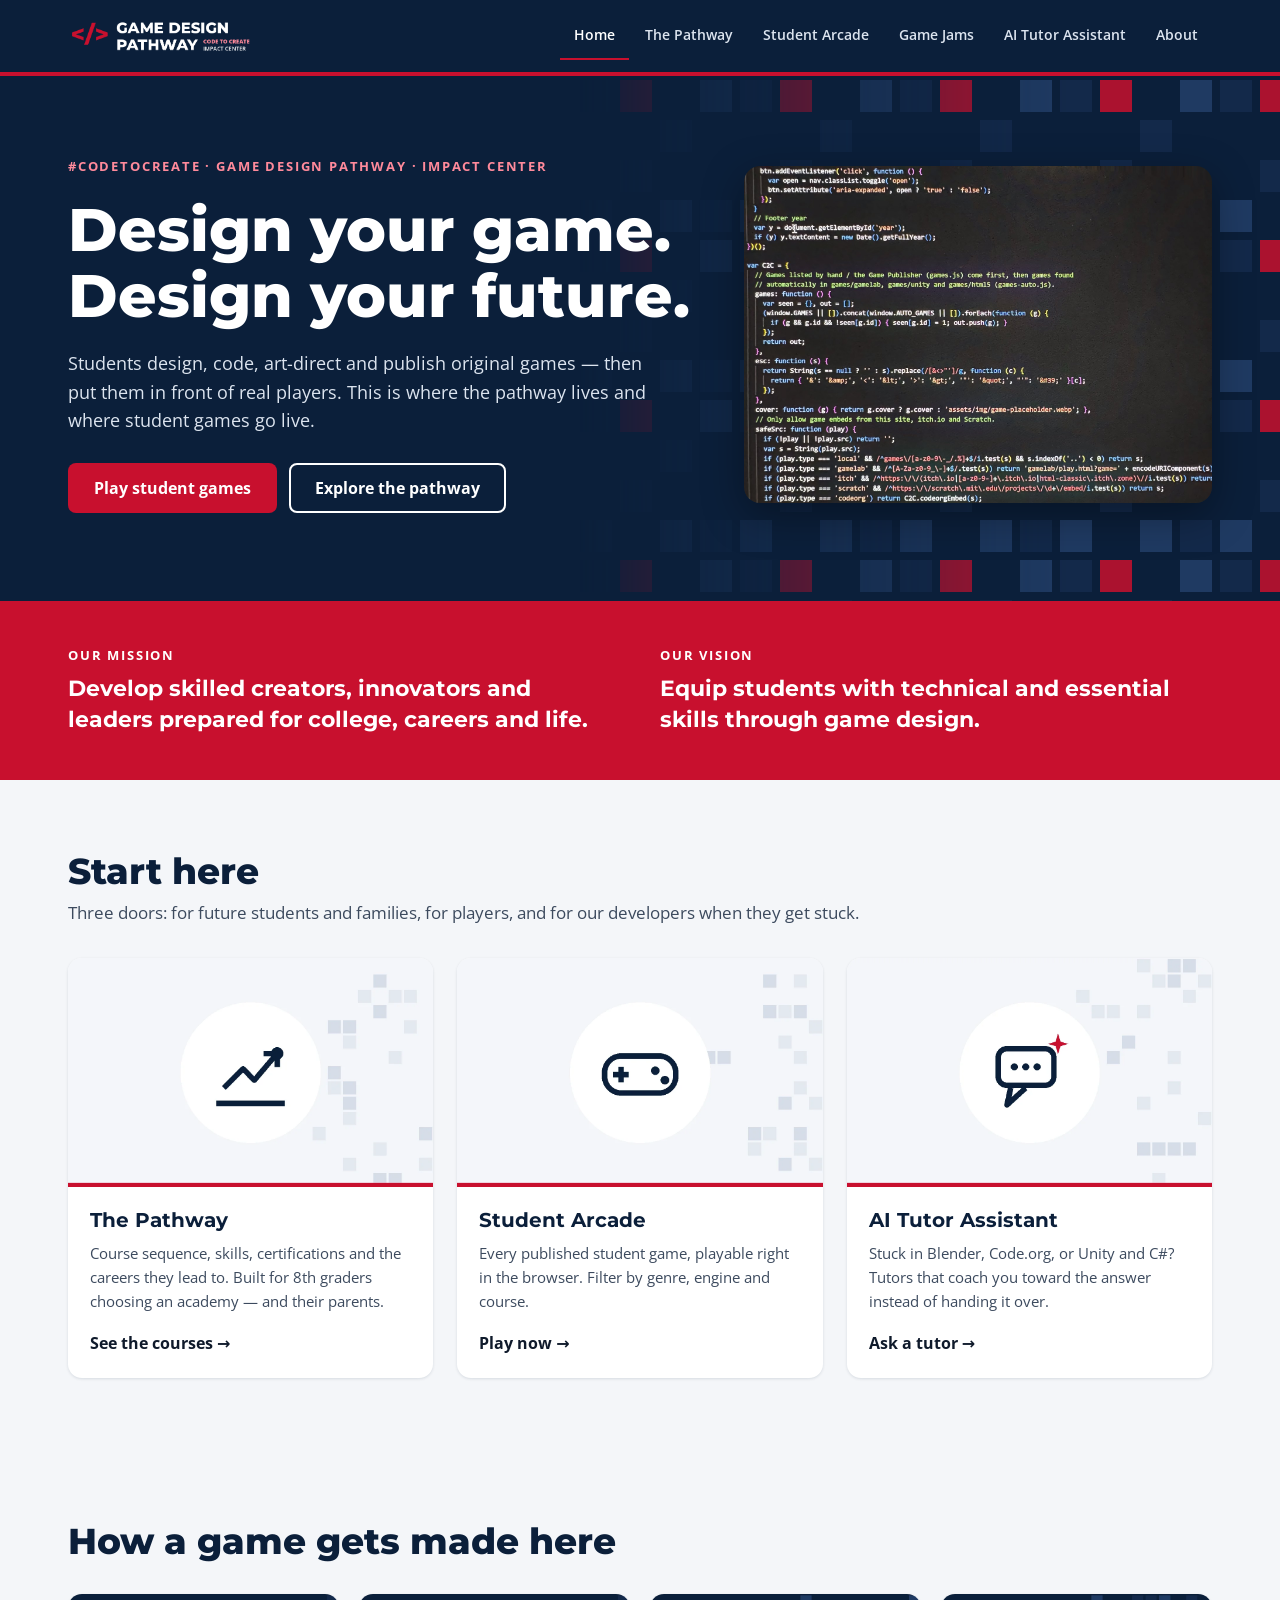
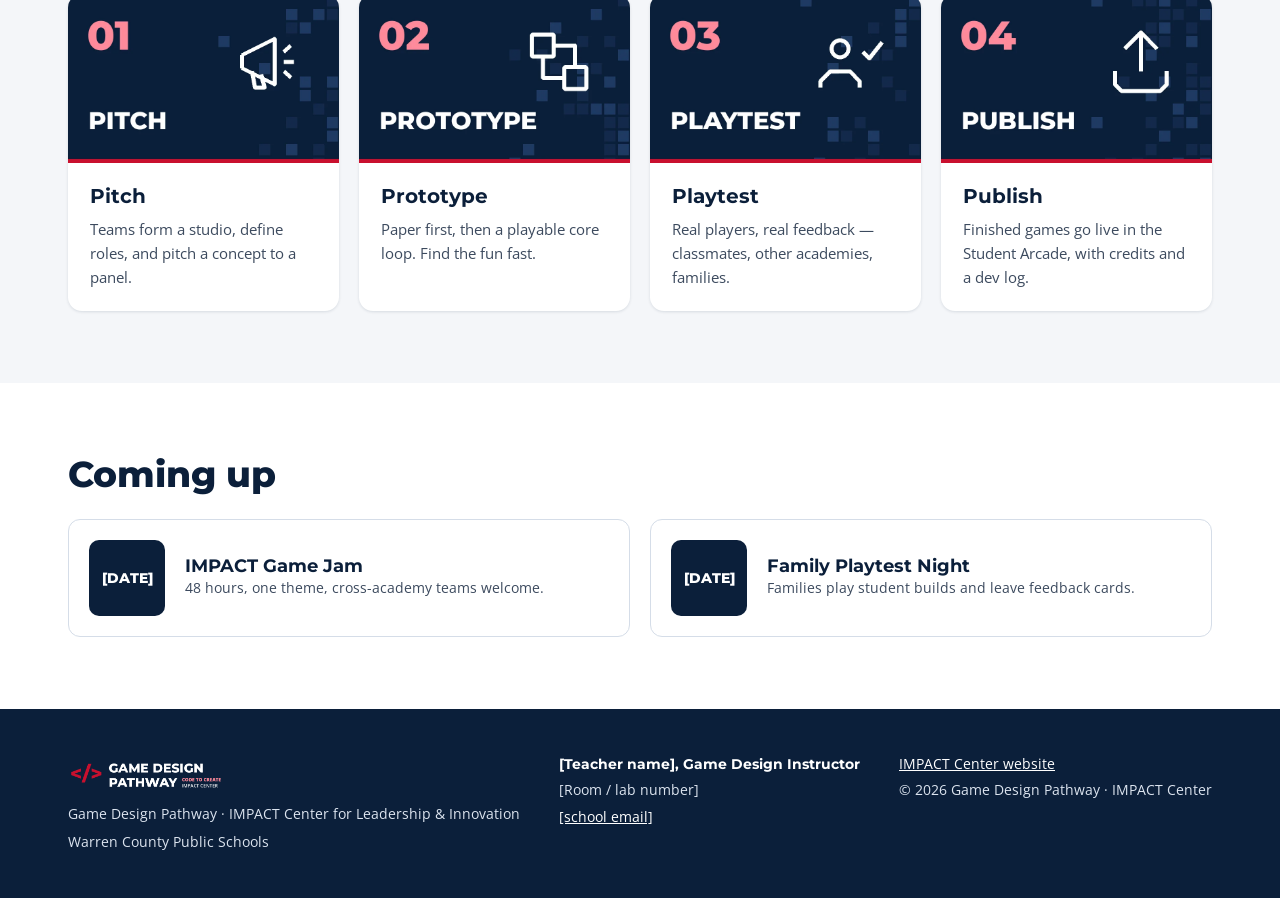
==== commit d190e990: "Fix the footer" ====
--- a/index.html
+++ b/index.html
@@ -3,10 +3,10 @@
 <head>
   <meta charset="utf-8">
   <meta name="viewport" content="width=device-width, initial-scale=1">
-  <title>Code to Create — Game Design at IMPACT</title>
-  <meta name="description" content="Code to Create: the Game Design pathway at the IMPACT Center for Leadership and Innovation. Play student-made games and explore the pathway.">
-  <meta property="og:title" content="Code to Create — Game Design at IMPACT">
-  <meta property="og:description" content="Code to Create: the Game Design pathway at the IMPACT Center for Leadership and Innovation. Play student-made games and explore the pathway.">
+  <title>Game Design Pathway — IMPACT Center</title>
+  <meta name="description" content="The Game Design Pathway at the IMPACT Center for Leadership and Innovation. Code to Create: play student-made games and explore the pathway.">
+  <meta property="og:title" content="Game Design Pathway — IMPACT Center">
+  <meta property="og:description" content="The Game Design Pathway at the IMPACT Center for Leadership and Innovation. Code to Create: play student-made games and explore the pathway.">
   <meta name="theme-color" content="#0B1F3A">
   <link rel="icon" type="image/png" href="assets/img/favicon-64.png">
   <link rel="apple-touch-icon" href="assets/img/apple-touch-icon.png">
@@ -19,7 +19,7 @@
   <a class="skip" href="#main">Skip to content</a>
   <header class="site-header">
     <div class="bar">
-      <a class="brand" href="index.html"><img src="assets/img/logo-code-to-create.png" alt="Code to Create — Game Design at IMPACT" width="600" height="160"></a>
+      <a class="brand" href="index.html"><img src="assets/img/logo-code-to-create.png" alt="Game Design Pathway at the IMPACT Center — Code to Create" width="565" height="160" style="height:52px;width:auto;object-fit:contain"></a>
       <button class="menu-btn" type="button" aria-expanded="false" aria-controls="site-nav" aria-label="Menu">
         <svg width="22" height="22" viewBox="0 0 24 24" fill="none" stroke="currentColor" stroke-width="2.2" stroke-linecap="round" aria-hidden="true"><path d="M4 6h16M4 12h16M4 18h16"/></svg>
       </button>
@@ -46,9 +46,9 @@
             <a class="btn btn-ghost" href="pathway.html">Explore the pathway</a>
           </div>
         </div>
-        <!-- PHOTO: put a photo at assets/img/hero.jpg, then replace this div with:
-             <img src="assets/img/hero.jpg" alt="Students playtesting in the game design lab" style="border-radius:16px;width:100%"> -->
-        <img src="assets/img/index-pic.jpg" alt="Image of JavaScript code developed at the IMPACT game design lab" width="1600" height="1151" style="border-radius:16px;width:100%;height:auto;box-shadow:0 12px 40px rgba(0,0,0,.35)">
+        <!-- PHOTO: put a photo at assets/img/index-pic.jpg, then replace this div with:
+             <img src="assets/img/index-pic.jpg" alt="Students playtesting in the game design lab" style="border-radius:16px;width:100%"> -->
+        <img src="assets/img/index-pic.jpg" alt="Student game code on a monitor in the IMPACT game design lab" width="1600" height="1151" style="border-radius:16px;width:100%;height:auto;box-shadow:0 12px 40px rgba(0,0,0,.35)">
       </div>
     </section>
 
@@ -108,7 +108,7 @@
       <div class="wrap stack" style="gap:24px">
         <h2>Coming up</h2>
         <div class="grid" style="grid-template-columns:repeat(auto-fit,minmax(300px,1fr));gap:20px">
-          <div class="event"><div class="date">[DATE]</div><div><h3 style="font-size:18px">Code to Create Game Jam</h3><p class="small">48 hours, one theme, cross-academy teams welcome.</p></div></div>
+          <div class="event"><div class="date">[DATE]</div><div><h3 style="font-size:18px">IMPACT Game Jam</h3><p class="small">48 hours, one theme, cross-academy teams welcome.</p></div></div>
           <div class="event"><div class="date">[DATE]</div><div><h3 style="font-size:18px">Family Playtest Night</h3><p class="small">Families play student builds and leave feedback cards.</p></div></div>
         </div>
       </div>
@@ -118,7 +118,7 @@
   <footer class="site-footer">
     <div class="wrap">
       <div class="stack" style="gap:6px">
-        <img src="assets/img/logo-code-to-create.png" alt="" width="600" height="160">
+        <img src="assets/img/logo-code-to-create.png" alt="" width="565" height="160" style="height:44px;width:auto;max-width:100%;align-self:flex-start;object-fit:contain">
         <span>Game Design Pathway &middot; IMPACT Center for Leadership &amp; Innovation</span>
         <span>Warren County Public Schools</span>
       </div>
@@ -129,7 +129,7 @@
       </div>
       <div class="stack" style="gap:4px">
         <a href="https://impactcenter.warrencountyschools.org/">IMPACT Center website</a>
-        <span>&copy; <span id="year">2026</span> Code to Create</span>
+        <span>&copy; <span id="year">2026</span> Game Design Pathway &middot; IMPACT Center</span>
       </div>
     </div>
   </footer>
